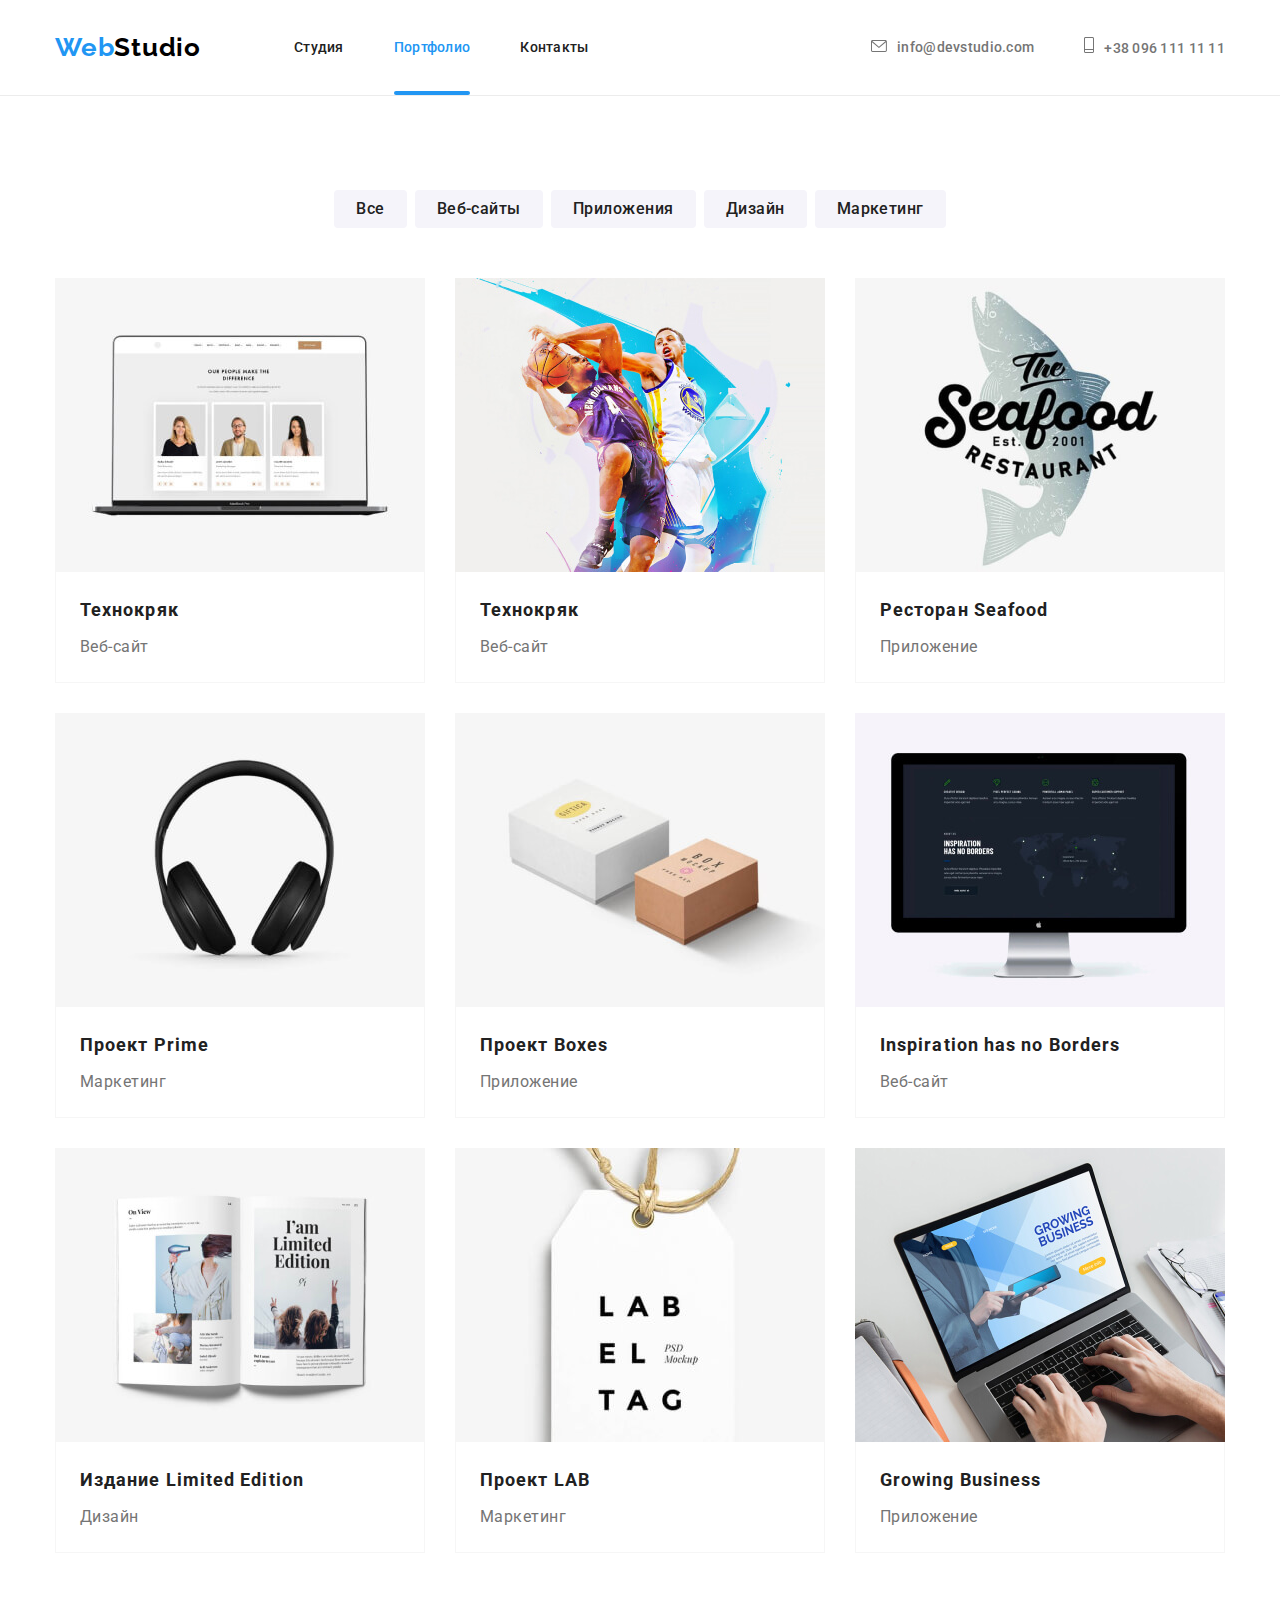
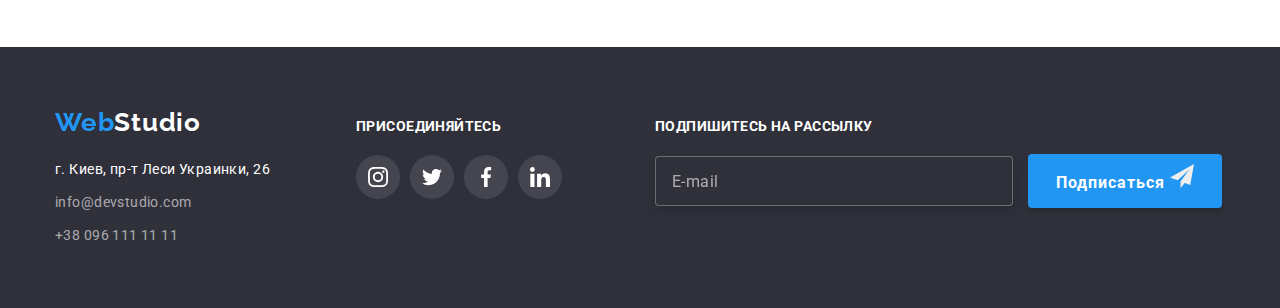
==== portfolio.html @ ea3e01e5 "goit-markup-hw-07" ====
<!DOCTYPE html>
<html lang="ru">

<head>
    <meta charset="UTF-8">
    <meta http-equiv="X-UA-Compatible" content="IE=edge">
    <meta name="viewport" content="width=device-width, initial-scale=1.0">
    <title>goit-portfolio</title>
    <link rel="preconnect" href="https://fonts.googleapis.com">
    <link rel="preconnect" href="https://fonts.gstatic.com" crossorigin>
    <link 
        href="https://fonts.googleapis.com/css2?family=Raleway:wght@700&family=Roboto:wght@400;500;700;900&display=swap" 
        rel="stylesheet"
    />
    <link rel="stylesheet" href="https://cdn.jsdelivr.net/npm/modern-normalize@1.1.0/modern-normalize.min.css">
    <link rel="stylesheet" href="./css/styles.css"/>
    <link rel="stylesheet" href="./css/main.min.css"/>
</head>

<body>
    <!--Header-->
    <header class="page-header page-header-container">
        <div class="container header-container">
            <a class="logotype link" href="logo" lang="en">Web<span class="second-part-logo">Studio</span></a>
            <nav class="page-navigation">
                <ul class="menu list">
                    <li class="menu-item">
                        <a class="menu-link link menu-studia-header" href="./index.html">Студия</a>
                    </li>
                    <li class="menu-item active-portfolio-link">
                        <a class="menu-link link active-portfolio" href="./portfolio.html">Портфолио</a>
                    </li>
                    <li class="menu-item">
                        <a class="menu-link link" href="">Контакты</a>
                    </li>
                </ul>
            </nav>
            <ul class="list contacts-list">
                <li class="contacts-list-mail-phone">
                    <a class="contact-mail link" href="mailto:info@devstudio.com">
                        <svg class="envelope" widht="16" height="12">
                            <use href="./images/icons.svg#icon-envelope"></use>
                        </svg>info@devstudio.com
                    </a>
                </li>
                <li class="contacts-list-mail-phone">
                    <a class="contact-phone-number link" href="tel:+380961111111">
                        <svg class="smartphone" widht="10" height="16">
                            <use href="./images/icons.svg#icon-smartphone"></use>
                        </svg>+38 096 111 11 11
                    </a>
                </li>
            </ul>
        </div>
    </header>

    <!--Main_content-->
    <main>

        <!--Top_box-buttons-->
        <section class="section">
            <div class="container">
                <h2 class="invisible-header">Клавиши быстрого перехода</h2>
                <ul class="part-buttons">
                    <li class="list">
                        <button type="button" class="portfolio-buttons">Все</button>
                    </li>
                    <li class="list">
                        <button type="button" class="portfolio-buttons">Веб-сайты</button>
                    </li>
                    <li class="list">
                        <button type="button" class="portfolio-buttons">Приложения</button> 
                    </li>
                    <li class="list">
                        <button type="button" class="portfolio-buttons">Дизайн</button>
                    </li>
                    <li class="list">
                        <button type="button" class="portfolio-buttons">Маркетинг</button>
                    </li>
                </ul>
        <!--Exaples_projects-->
                <h2 class="invisible-header">Чем мы занимаемся</h2>
                <ul class="portfolio-tile list">
                    <li class="portfolio-tile-list">
                        <a href="#" class="portfolio-tile-list-link link">
                            <div class="position-overlay">
                                <img src="./images-portfolio/img1.jpg" alt="website-on-laptop" width="370" height="294">
                                    <p class="overlay">
                                        Ресурс пропонує комплексні пропозиції з різним рівнем функціоналу та сервісів. Все це дозволить відвідувачу отримати
                                вичерпні відомості про компанію чи приватну особу.
                                    </p>
                            </div>
                            <div class="projects-info-block">
                                <h3 class="inform-title-portfolio">Технокряк</h3>
                                <p class="description-portfolio">Веб-сайт</p>
                            </div>
                        </a>
                    </li>   
                    <li class="portfolio-tile-list">
                        <a href="#" class="portfolio-tile-list-link link">
                            <div class="position-overlay">
                                <img src="./images-portfolio/img2.jpg" alt="website-on-laptop" width="370" height="294">
                                <p class="overlay">
                                    Ресурс пропонує комплексні пропозиції з різним рівнем функціоналу та сервісів. Все це дозволить
                                    відвідувачу отримати
                                    вичерпні відомості про компанію чи приватну особу.
                                </p>
                            </div>
                            <div class="projects-info-block">
                                <h3 class="inform-title-portfolio">Технокряк</h3>
                                <p class="description-portfolio">Веб-сайт</p>
                            </div>
                        </a>
                    </li>
                    <li class="portfolio-tile-list">
                        <a href="#" class="portfolio-tile-list-link link">
                            <div class="position-overlay">
                                <img src="./images-portfolio/img3.jpg" alt="restaurant-logo" width="370" height="294">
                                    <p class="overlay">
                                        Ресурс пропонує комплексні пропозиції з різним рівнем функціоналу та сервісів. Все це дозволить відвідувачу отримати
                                        вичерпні відомості про компанію чи приватну особу.
                                    </p>
                            </div>
                                <div class="projects-info-block">
                                    <h3 class="inform-title-portfolio">Ресторан <span lang="en">Seafood</span></h3>
                                    <p class="description-portfolio">Приложение</p>
                                </div>
                        </a>
                    </li>
                    <li class="portfolio-tile-list">
                        <a href="#" class="portfolio-tile-list-link link">
                            <div class="position-overlay">
                                <img src="./images-portfolio/img4.jpg" alt="photo-headphones" width="370" height="294">
                                    <p class="overlay">
                                        Ресурс пропонує комплексні пропозиції з різним рівнем функціоналу та сервісів. Все це дозволить відвідувачу отримати
                                        вичерпні відомості про компанію чи приватну особу.
                                    </p>
                            </div>
                                <div class="projects-info-block">
                                    <h3 class="inform-title-portfolio">Проект <span lang="en">Prime</span></h3>
                                    <p class="description-portfolio">Маркетинг</p>
                                </div>
                        </a>
                    </li>
                    <li class="portfolio-tile-list">
                        <a href="#" class="portfolio-tile-list-link link">
                            <div class="position-overlay">
                                <img src="./images-portfolio/img5.jpg" alt="boxes" width="370" height="294">
                                    <p class="overlay">
                                        Ресурс пропонує комплексні пропозиції з різним рівнем функціоналу та сервісів. Все це дозволить відвідувачу отримати
                                        вичерпні відомості про компанію чи приватну особу.
                                    </p>
                            </div>
                                <div class="projects-info-block">
                                    <h3 class="inform-title-portfolio">Проект <span lang="en">Boxes</span></h3>
                                    <p class="description-portfolio">Приложение</p>
                                </div>
                        </a>
                    </li>
                    <li class="portfolio-tile-list">
                        <a href="#" class="portfolio-tile-list-link link">
                            <div class="position-overlay">
                                <img src="./images-portfolio/img6.jpg" alt="website-on-computer" width="370" height="294">
                                    <p class="overlay">
                                        Ресурс пропонує комплексні пропозиції з різним рівнем функціоналу та сервісів. Все це дозволить відвідувачу отримати
                                        вичерпні відомості про компанію чи приватну особу.
                                    </p>
                            </div>
                                <div class="projects-info-block">
                                    <h3 class="inform-title-portfolio" lang="en">Inspiration has no Borders</h3>
                                    <p class="description-portfolio">Веб-сайт</p>
                                </div>
                        </a>
                    </li>
                    <li class="portfolio-tile-list">
                        <a href="#" class="portfolio-tile-list-link link">
                            <div class="position-overlay">
                                <img src="./images-portfolio/img7.jpg" alt="book" width="370" height="294">
                                    <p class="overlay">
                                        Ресурс пропонує комплексні пропозиції з різним рівнем функціоналу та сервісів. Все це дозволить відвідувачу отримати
                                        вичерпні відомості про компанію чи приватну особу.
                                    </p>
                            </div>
                                <div class="projects-info-block">
                                    <h3 class="inform-title-portfolio">Издание <span lang="en">Limited Edition</span></h3>
                                    <p class="description-portfolio">Дизайн</p>
                                </div>
                        </a>
                    </li>
                    <li class="portfolio-tile-list">
                        <a href="#" class="portfolio-tile-list-link link">
                            <div class="position-overlay">
                                <img src="./images-portfolio/img8.jpg" alt="tag" width="370" height="294">
                                    <p class="overlay">
                                        Ресурс пропонує комплексні пропозиції з різним рівнем функціоналу та сервісів. Все це дозволить відвідувачу отримати
                                        вичерпні відомості про компанію чи приватну особу.
                                    </p>
                            </div>
                                <div class="projects-info-block">
                                    <h3 class="inform-title-portfolio">Проект <span lang="en">LAB</span></h3>
                                    <p class="description-portfolio">Маркетинг</p>
                                </div>
                        </a>
                    </li>
                    <li class="portfolio-tile-list">
                        <a href="#" class="portfolio-tile-list-link link">
                            <div class="position-overlay">
                                <img src="./images-portfolio/img9.jpg" alt="work-on-laptop" width="370" height="294">
                                    <p class="overlay">
                                        Ресурс пропонує комплексні пропозиції з різним рівнем функціоналу та сервісів. Все це дозволить відвідувачу отримати
                                        вичерпні відомості про компанію чи приватну особу.
                                    </p>
                            </div>
                                <div class="projects-info-block">
                                    <h3 class="inform-title-portfolio" lang="en">Growing Business</h3>
                                    <p class="description-portfolio">Приложение</p>
                                </div>
                        </a>
                    </li>
                </ul>
            </div>
        </section>     
    </main>

    <!--Footer-->
    <footer class="footer">
        <div class="container footer-parts">
            <div class="container-footer-parts">
                <a class="logotype link" href="logo" lang="en">Web<span class="second-part-logo-footer">Studio</span></a>
                <address class="adress-footer">
                    <ul class="list">
                        <li class="footer-adress-list">
                            <a class="company-adress-link link" href="https://goo.gl/maps/UaDpQJsmYQLNW6bbA" target="_blank"
                                rel="noopener noreferrer">г. Киев, пр-т Леси Украинки, 26</a>
                        </li>
                        <li class="footer-adress-list">
                            <a class="footer-mail-link link" href="mailto:info@devstudio.com">info@devstudio.com</a>
                        </li>
                        <li class="footer-adress-list">
                            <a class="footer-phone-link link" href="tel:+380961111111">+38 096 111 11 11</a>
                        </li>
                    </ul>
                </address>
            </div>
            <div class="container-footer">
                <p class="title-footer">Присоединяйтесь</p>
                <ul class="social-list-footer list">
                    <li class="social-link-footer">
                        <a href="#" class="social-list-link-footer">
                            <svg class="social-list-icon-footer" width="20" height="20">
                                <use href="./images/icons.svg#icon-instagram"></use>
                            </svg>
                        </a>
                    </li>
                    <li class="social-link-footer">
                        <a href="#" class="social-list-link-footer">
                            <svg class="social-list-icon-footer" width="20" height="20">
                                <use href="./images/icons.svg#icon-twitter"></use>
                            </svg>
                        </a>
                    </li>
                    <li class="social-link-footer">
                        <a href="#" class="social-list-link-footer">
                            <svg class="social-list-icon-footer" width="20" height="20">
                                <use href="./images/icons.svg#icon-facebook"></use>
                            </svg>
                        </a>
                    </li>
                    <li class="social-link-footer">
                        <a href="#" class="social-list-link-footer">
                            <svg class="social-list-icon-footer" width="20" height="20">
                                <use href="./images/icons.svg#icon-linkedin"></use>
                            </svg>
                        </a>
                    </li>
                </ul>
            </div>
            <form class="modal-form-footer">
                <p class="modal-form-title-footer">Подпишитесь на рассылку</p>
                <label class="modal-form-field-footer">
                    <span class="modal-form-input-wrapper-footer">
                        <input type="email" name="email_mailing" class="modal-form-input-footer" required minlength="5"
                            placeholder="E-mail">
                    </span>
                    <button type="button" class="modal-form-submit-footer">Подписаться
                        <svg class="modal-form-input-icon-footer" width="24" height="24">
                            <use href="./images/icons.svg#icon-icon-send"></use>
                        </svg>
                    </button>
                </label>
            </form>
        </div>
    </footer>
</body>

</html>
---- css/styles.css ----
.portfolio-tile-list:hover {
    border-bottom: 1px solid #EEEEEE;
    box-shadow: 0px 1px 1px rgba(0, 0, 0, 0.12), 0px 4px 4px rgba(0, 0, 0, 0.06), 1px 4px 6px rgba(0, 0, 0, 0.16);
}

.portfolio-tile-list:focus {
    border-bottom: 1px solid #EEEEEE;
    box-shadow: 0px 1px 1px rgba(0, 0, 0, 0.12), 0px 4px 4px rgba(0, 0, 0, 0.06), 1px 4px 6px rgba(0, 0, 0, 0.16);
}
---- css/main.min.css ----
h1,h2,h3,h4,p{margin-top:0;margin-bottom:0}ul,ol{margin-top:0;margin-bottom:0;padding-left:0}img{display:block}button{cursor:pointer}address{font-size:normal}.list{list-style:none}.link{text-decoration:none}body{font-family:"Roboto",sans-serif}.container{width:1200px;margin-left:auto;margin-right:auto;padding-left:15px;padding-right:15px}.section{padding-top:94px;padding-bottom:94px}.menu-item:not(:last-child){margin-right:50px}.page-navigation{margin-left:93px}.menu,.contacts-list{display:flex;align-items:center;margin-left:auto}.active-studia-link,.active-portfolio-link{position:relative;display:block;font-weight:500;font-size:14px;line-height:1.14;letter-spacing:.02em;color:#2196f3;cursor:pointer;transition:color 250ms cubic-bezier(0.4, 0, 0.2, 1)}.active-studia::after,.active-portfolio::after{position:absolute;content:"";left:0;bottom:0;border-radius:2px;width:100%;height:4px;background-color:#2196f3;border-radius:2px;bottom:-40px;transition:250ms cubic-bezier(0.4, 0, 0.2, 1)}.active-studia,.active-portfolio{color:#2196f3}.active-studia-link.active-studia::after,.active-portfolio-link.active-portfolio::after{background-color:#2196f3}.menu-link{font-weight:500;font-size:14px;line-height:1.14;letter-spacing:.02em;color:#212121;transition:color 250ms cubic-bezier(0.4, 0, 0.2, 1)}.menu-link:hover,.menu-link:focus{color:#2196f3}.active-portfolio,.active-studia{color:#2196f3}.modal-buttom{box-shadow:0px 4px 4px rgba(0,0,0,.15);border:none;border-radius:4px;padding-top:10px;padding-bottom:10px;padding-left:32px;padding-right:32px;font-weight:700;font-size:16px;line-height:1.88;letter-spacing:.06em;cursor:pointer;font-family:inherit;background-color:#2196f3;color:#fff;display:block;margin:0 auto;transition:250ms cubic-bezier(0.4, 0, 0.2, 1)}.modal-buttom:hover,.modal-buttom:focus{background-color:#188ce8}.logotype{font-family:"Raleway";font-weight:700;font-size:26px;line-height:31px;letter-spacing:.03em;color:#2196f3}.second-part-logo{font-family:"Raleway";font-weight:700;font-size:26px;line-height:1.19;letter-spacing:.03em;color:#000}.phone-vector,.mail-vector{left:65.75%;right:33.25%;top:1.81%;bottom:97.55%;color:#757575;margin-right:10px;margin-top:34px;margin-bottom:34px}.contact-mail,.contact-phone-number{font-weight:500;font-size:14px;line-height:1.14;letter-spacing:.02em;color:#757575;transition:color 250ms cubic-bezier(0.4, 0, 0.2, 1)}.contacts-list-mail-phone:not(:last-child){margin-right:50px}.contact-mail:hover,.contact-mail:focus,.contact-phone-number:hover,.contact-phone-number:focus{color:#2196f3}.smartphone{width:10px;height:16px;margin-right:10px}.smartphone,.smartphone:hover,.smartphone:focus{fill:currentColor}.envelope{width:16px;margin-right:10px;height:12px}.envelope,.envelope:hover,.envelope:focus{fill:currentColor}.company-adress-link{font-style:normal;font-size:14px;line-height:1.71;letter-spacing:.03em;color:#fff}.portfolio-buttons{font-weight:500;font-size:16px;line-height:1.63;text-align:center;letter-spacing:.03em;font-family:inherit;color:#212121;background-color:#f5f4fa;border-radius:4px;border:none;padding-top:6px;padding-right:22px;padding-bottom:6px;padding-left:22px;transition:color 250ms cubic-bezier(0.4, 0, 0.2, 1),background-color 250ms cubic-bezier(0.4, 0, 0.2, 1),border 250ms cubic-bezier(0.4, 0, 0.2, 1)}.portfolio-buttons:hover,.portfolio-buttons:focus{font-weight:500;font-size:16px;line-height:26px;text-align:center;letter-spacing:.03em;background-color:#2196f3;box-shadow:0px 3px 1px rgba(0,0,0,.1),0px 1px 2px rgba(0,0,0,.08),0px 2px 2px rgba(0,0,0,.12);border-radius:4px;color:#fff}.part-buttons{display:flex;justify-content:center;column-gap:8px;margin-top:94px;list-style:none;margin:0;padding-left:0;border:none;margin-bottom:50px}.overlay{position:absolute;overflow-y:auto;transform:translate(0, 101%);transition:transform 250ms cubic-bezier(0.4, 0, 0.2, 1);background-color:rgba(33,150,243,.9);left:0;top:0;font-size:18px;padding-top:63px;padding-right:24px;padding-bottom:63px;padding-left:24px;color:#fff;line-height:28px;letter-spacing:.03em;width:100%;height:100%}.characteristic{display:flex;column-gap:30px}.characteristics-list{width:270px}.characteristic-list-image{display:flex;justify-content:center;align-items:center;width:270px;height:120px;border-radius:4px;background-color:#f5f4fa;margin-bottom:30px}.we-do-inform-part-photo{position:absolute;overflow-y:auto;transform:translate(0, 224px);transition:transform 250ms cubic-bezier(0.4, 0, 0.2, 1);background:rgba(47,48,58,.8);left:0;top:0;font-weight:700;font-size:14px;padding-top:27px;padding-bottom:27px;color:#fff;line-height:16px;text-align:center;letter-spacing:.03em;text-transform:uppercase;width:100%;height:100%}.client-list-item{display:flex;justify-content:center;align-items:center;width:170px;height:92px;border:1px solid #afb1b8;border-radius:4px;fill:#afb1b8;transition:border 250ms cubic-bezier(0.4, 0, 0.2, 1),fill 250ms cubic-bezier(0.4, 0, 0.2, 1)}.client-list-item:hover,.client-list-item:focus{background-color:#fff;fill:#2196f3;border:1px solid #2196f3}.inform-title-qualities{font-weight:700;font-size:14px;line-height:1.14;letter-spacing:.03em;text-transform:uppercase;color:#212121}.description{font-size:14px;line-height:1.71;letter-spacing:.03em;color:#757575}.our-clients{margin-bottom:50px}.client-list{display:flex;justify-content:center;gap:30px}.classiffication{display:flex;flex-wrap:wrap;column-gap:30px;margin-top:50px;list-style:none;margin:0;padding-left:0}.classiffication-link{flex-basis:calc((100% - 60px)/3)}.position-overlay,.classiffication-link{position:relative;overflow:hidden}.what-we-do{margin-bottom:50px}.section-team{max-width:1600px;padding-top:94px;padding-bottom:94px;background-color:#f5f4fa;margin:0 auto}.our-team-list{display:flex;flex-wrap:wrap;column-gap:30px;margin-top:50px;list-style:none;margin:0;padding-left:0}.our-team-link{flex-basis:calc((100% - 90px)/4)}.our-team-info-block{padding-top:30px;text-align:center;padding-bottom:30px;background-color:#fff;border-radius:0px 0px 4px 4px;box-shadow:0px 1px 3px rgba(0,0,0,.12),0px 1px 1px rgba(0,0,0,.14),0px 2px 1px rgba(0,0,0,.2)}.inform-title{font-weight:500;font-size:16px;line-height:19px;letter-spacing:.03em;color:#212121;margin-bottom:10px}.subtitle{margin-bottom:10px}.description-team{line-height:1.19;letter-spacing:.03em;color:#757575;margin-bottom:16px}.social-list{display:flex;justify-content:center;gap:10px}.social-list-link{display:flex;justify-content:center;align-items:center;width:44px;height:44px;border-radius:50%;background-color:#fff;transition:background-color 250ms cubic-bezier(0.4, 0, 0.2, 1)}.social-list-link:hover,.social-list-link:focus{background-color:#2196f3}.social-list-icon{fill:#afb1b8;transition:fill 250ms cubic-bezier(0.4, 0, 0.2, 1)}.social-list-link:hover .social-list-icon,.social-list-link:focus .social-list-icon{fill:#fff}.our-team{margin-bottom:50px}.page-header-container{max-width:1600px;margin:0 auto;padding-top:32px;padding-bottom:32px;border-bottom:1px solid #ececec}.header-container{display:flex;align-items:center}.hero{max-width:1600px;padding-top:200px;padding-bottom:200px;background:#2f303a;align-items:center;margin:0 auto;background-image:linear-gradient(rgba(47, 48, 58, 0.4), rgba(47, 48, 58, 0.4)),url("../images/img-hero.jpg");background-size:cover}.main-title{font-weight:900;font-size:44px;line-height:1.36;text-align:center;letter-spacing:.06em;text-transform:uppercase;color:#fff;width:696px;margin:0 auto}.main-title{margin-bottom:30px}.footer{max-width:1600px;padding-top:60px;padding-bottom:60px;background:#2f303a;align-items:center;margin:0 auto}.adress-footer{margin-top:20px}.container-footer-parts{min-width:231px}.second-part-logo-footer{font-family:"Raleway";font-weight:700;font-size:26px;line-height:1.19;letter-spacing:.03em;color:#fff}.footer-parts{display:flex;align-items:baseline}.container-footer{margin-left:70px}.modal-form-footer{display:block;margin-left:93px;width:570px;height:86px}.modal-form-title-footer{font-weight:700;font-size:14px;line-height:16px;letter-spacing:.03em;text-transform:uppercase;color:#fff;margin-bottom:20px}.modal-form-field-footer{display:flex;align-items:center}.modal-form-input-wrapper-footer{margin-right:12px;position:relative;display:block}.modal-form-input-footer{outline:none;border:1px solid rgba(255,255,255,.3);filter:drop-shadow(0px 4px 4px rgba(0, 0, 0, 0.15));border-radius:4px;width:358px;height:50px;background:#2f303a;padding:15px 16px;color:#fff}.modal-form-input-footer::placeholder{margin-top:13px;font-weight:400;font-size:16px;line-height:1.25;letter-spacing:.03em;color:rgba(255,255,255,.6)}.modal-form-submit-footer{box-shadow:0px 4px 4px rgba(0,0,0,.15);border:none;border-radius:4px;padding-top:10px;padding-bottom:10px;padding-left:28px;padding-right:28px;font-weight:700;font-size:16px;line-height:1.88;letter-spacing:.06em;cursor:pointer;font-family:inherit;background-color:#2196f3;color:#fff;display:block;margin:0 auto;transition:background-color 250ms cubic-bezier(0.4, 0, 0.2, 1)}.modal-form-submit-footer:hover,.modal-form-submit-footer:focus{background-color:#188ce8;box-shadow:0px 4px 4px rgba(0,0,0,.15);border-radius:4px}.modal-form-input-icon-footer{fill:#eee}.social-list-link-footer{display:flex;justify-content:center;align-items:center;width:44px;height:44px;border-radius:50%;background-color:rgba(255,255,255,.1);transition:background-color 250ms cubic-bezier(0.4, 0, 0.2, 1)}.social-list-icon-footer{fill:#fff;transition:color 250ms cubic-bezier(0.4, 0, 0.2, 1)}.social-list-link-footer:hover,.social-list-link-footer:focus{background-color:#2196f3}.title-footer{margin-bottom:20px;display:block;font-weight:700;font-size:14px;line-height:1.14;letter-spacing:.03em;text-transform:uppercase;color:#fff}.footer-mail-link,.footer-phone-link{font-style:normal;font-size:14px;line-height:1.71;letter-spacing:.03em;color:rgba(255,255,255,.6)}.social-list-footer{display:flex;gap:10px}.footer-adress-list:not(:last-child){margin-bottom:9px}.backdrop{position:fixed;top:0;left:0;z-index:100;width:100%;height:100%;background:rgba(0,0,0,.2);transition:opacity 250ms cubic-bezier(0.4, 0, 0.2, 1),visibility 250ms cubic-bezier(0.4, 0, 0.2, 1)}.backdrop.is-hidden{opacity:0;visibility:hidden;pointer-events:none}.modal{position:absolute;top:50%;left:50%;transform:translate(-50%, -50%);width:528px;height:581px;background-color:#fff;background:#fff;box-shadow:0px 1px 3px rgba(0,0,0,.12),0px 1px 1px rgba(0,0,0,.14),0px 2px 1px rgba(0,0,0,.2);border-radius:4px;padding:40px}.modal-close-button{position:absolute;top:8px;right:8px;display:flex;justify-content:center;align-items:center;width:30px;height:30px;border-radius:50%;background-color:rgba(0,0,0,0);border:1px solid rgba(0,0,0,.1);padding:0;transition:opacity 250ms cubic-bezier(0.4, 0, 0.2, 1),visibility 250ms cubic-bezier(0.4, 0, 0.2, 1)}.modal-close-button:hover,.modal-close-button:focus{fill:#2196f3;border:1px solid rgba(0,0,0,.1)}.modal-form{display:flex;flex-direction:column}.modal-form-input{width:100%;height:40px;border:1px solid rgba(33,33,33,.2);border-radius:4px;padding-left:42px;transition:border-color 250ms cubic-bezier(0.4, 0, 0.2, 1)}.modal-form-input:focus{outline:none;border:1px solid #2196f3;border-radius:4px}.modal-form-input-desc{display:block;font-size:12px;line-height:1.17;letter-spacing:.01em;color:#757575;margin-bottom:4px;font-weight:400}.modal-form-title{font-weight:700;font-size:20px;line-height:23px;text-align:center;letter-spacing:.03em;color:#212121;margin-bottom:12px}.modal-form-field{display:block;margin-bottom:10px}.modal-form-input-wrapper{position:relative;display:block}.modal-form-input-icon{position:absolute;left:12px;top:50%;fill:#000;transform:translate(0, -50%);transition:fill 250ms cubic-bezier(0.4, 0, 0.2, 1)}.modal-form-input:focus+.modal-form-input-icon{fill:#2196f3}.modal-form-message{resize:none;width:100%;height:120px;padding:12px 16px;transition:border-color 250ms cubic-bezier(0.4, 0, 0.2, 1)}.modal-form-message:focus{outline:none;border:1px solid #2196f3;border-radius:4px}.modal-form-message::placeholder{font-weight:400;font-size:12px;line-height:1.17;letter-spacing:.01em;color:rgba(117,117,117,.5)}.modal-form-check-desc::before{display:block;width:16px;height:15px;background:#fff;border:.2px solid #212121;content:"";cursor:pointer;margin-right:8.38px}.modal-form-check:checked+.modal-form-check-desc::before{outline:none;border-color:#2196f3;border-radius:2px;background-color:#2196f3;background-image:url(../images/Vector.svg);background-repeat:no-repeat;background-position:center}.modal-form-check:focus+.modal-form-check-desc::before{outline:none;border:1px solid #2196f3;border-radius:2px}.modal-form-check-desc{display:flex;align-items:center;font-weight:400;font-size:14px;line-height:1.71;letter-spacing:.03em;color:#757575;margin-bottom:30px}.modal-form-submit{box-shadow:0px 4px 4px rgba(0,0,0,.15);border:none;border-radius:4px;padding-top:10px;padding-bottom:10px;padding-left:32px;padding-right:32px;font-weight:700;font-size:16px;line-height:1.88;letter-spacing:.06em;cursor:pointer;font-family:inherit;background-color:#2196f3;color:#fff;display:block;margin:0 auto;transition:background-color 250ms cubic-bezier(0.4, 0, 0.2, 1)}.modal-form-submit:hover,.modal-form-submit:focus{background-color:#188ce8;box-shadow:0px 4px 4px rgba(0,0,0,.15);border-radius:4px}.modal-form-check-desc-doc{color:#2196f3}.portfolio-tile{display:flex;flex-wrap:wrap;gap:30px;margin-top:50px;list-style:none;margin:0;padding-left:0}.portfolio-tile-list-link,.classiffication-list-link{position:relative}.portfolio-tile-list-link:hover .overlay,.portfolio-tile-list-link:focus .overlay{transform:translate(0, 0)}.projects-info-block{padding-top:20px;text-align:left;padding-left:24px;padding-right:24px;padding-bottom:20px;border:1px solid #f6f6f6;border-top:none}.inform-title-portfolio{font-weight:700;font-size:18px;line-height:2;letter-spacing:.06em;color:#212121;margin-bottom:4px}.description-portfolio{line-height:1.88;letter-spacing:.03em;color:#757575}:root{--primary-font: "Roboto", sans-serif;--secondary-font: "Raleway", sans-serif;--text-color: #212121;--second-text-color: #2196F3}.invisible-header{position:absolute;width:1px;height:1px;margin:-1px;border:0;padding:0;white-space:nowrap;clip-path:inset(100%);clip:rect(0 0 0 0);overflow:hidden}.what-we-do,.our-team,.our-clients{font-weight:700;font-size:36px;line-height:42px;text-align:center;letter-spacing:.03em;color:#212121}/*# sourceMappingURL=main.min.css.map */
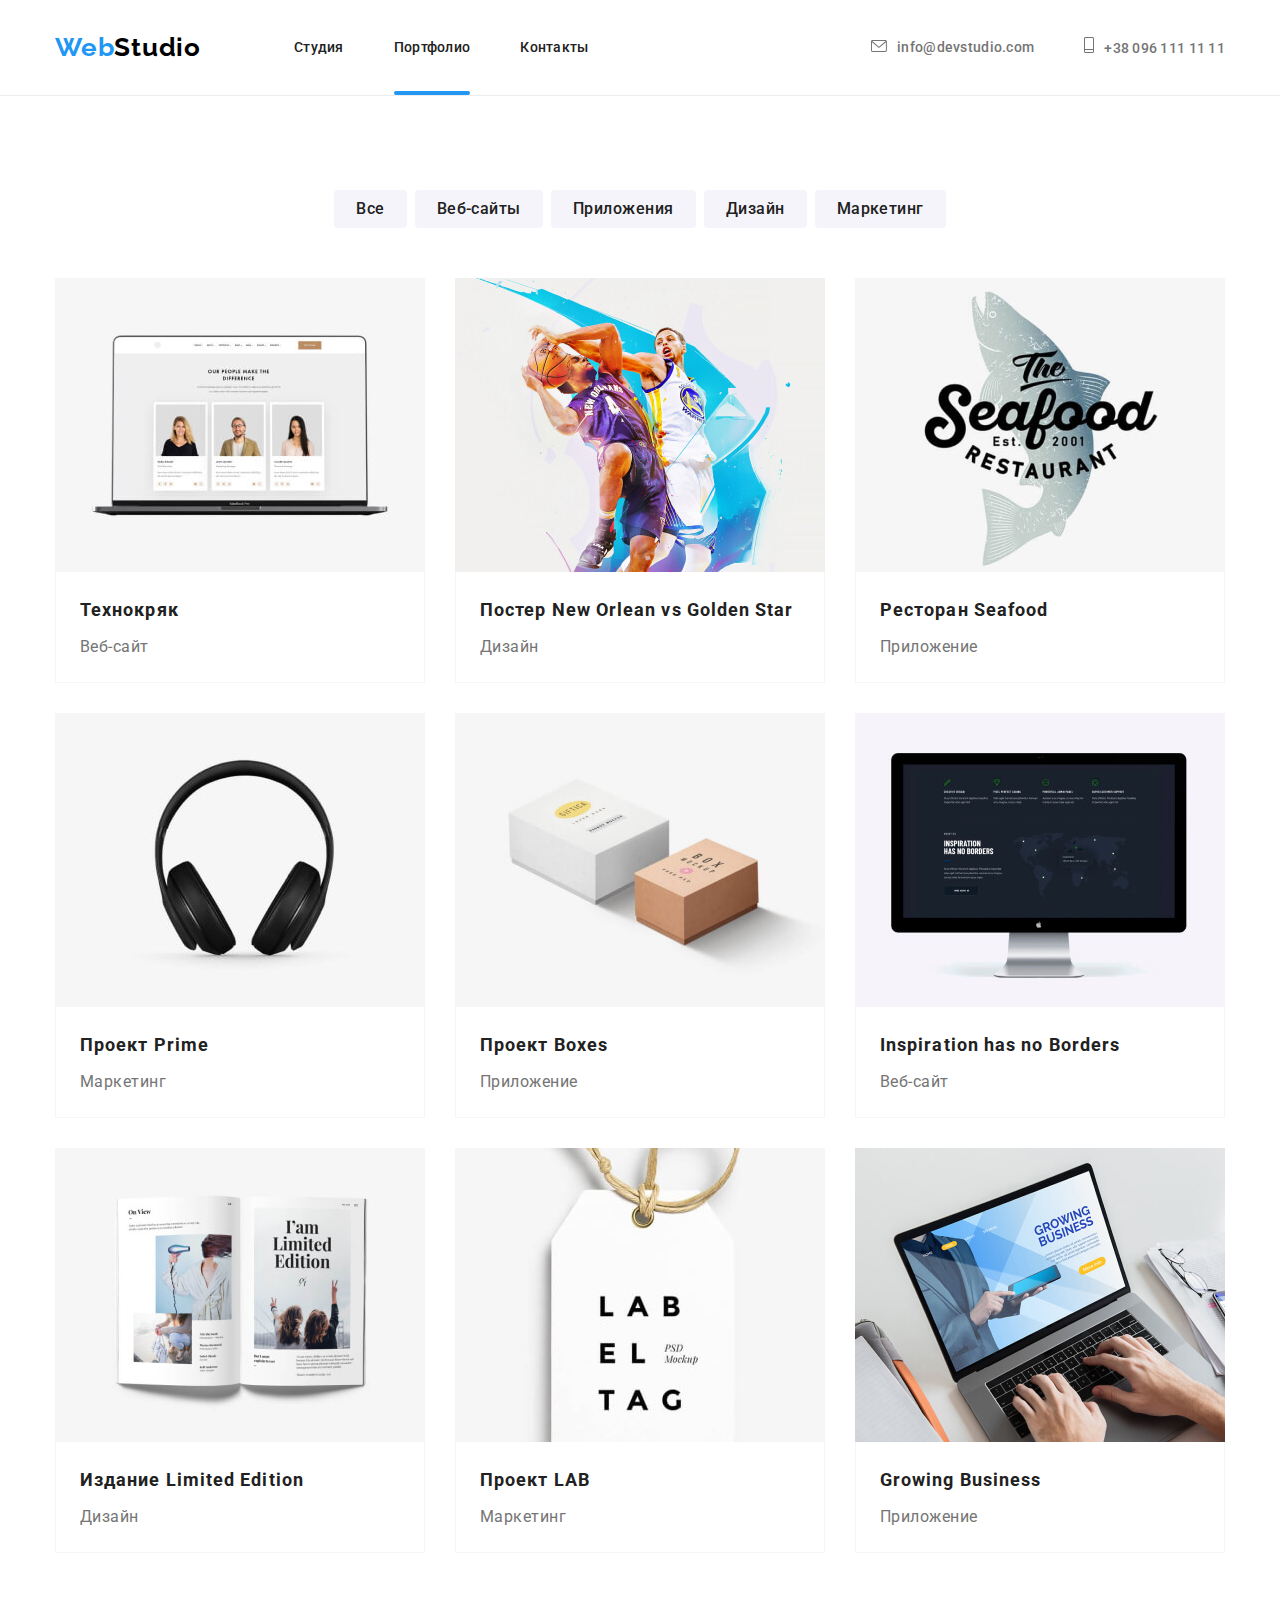
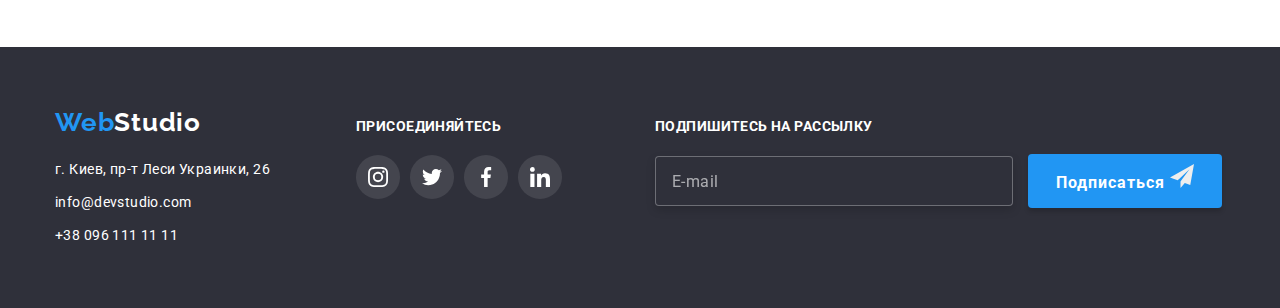
==== commit 61b05bf5: "fixed_mistakes" ====
--- a/portfolio.html
+++ b/portfolio.html
@@ -22,29 +22,29 @@
     <header class="page-header page-header-container">
         <div class="container header-container">
             <a class="logotype link" href="logo" lang="en">Web<span class="second-part-logo">Studio</span></a>
-            <nav class="page-navigation">
-                <ul class="menu list">
-                    <li class="menu-item">
-                        <a class="menu-link link menu-studia-header" href="./index.html">Студия</a>
-                    </li>
-                    <li class="menu-item active-portfolio-link">
-                        <a class="menu-link link active-portfolio" href="./portfolio.html">Портфолио</a>
-                    </li>
-                    <li class="menu-item">
-                        <a class="menu-link link" href="">Контакты</a>
+            <nav class="navigation">
+                <ul class="navigation__list list">
+                    <li class="navigation__item active-studia-link">
+                        <a class="navigation__link link menu-studia-header" href="./index.html">Студия</a>
+                    </li>
+                    <li class="navigation__item active-portfolio-link">
+                        <a class="navigation__link link active-portfolio" href="./portfolio.html">Портфолио</a>
+                    </li>
+                    <li class="navigation__item">
+                        <a class="navigation__link link" href="">Контакты</a>
                     </li>
                 </ul>
             </nav>
-            <ul class="list contacts-list">
-                <li class="contacts-list-mail-phone">
-                    <a class="contact-mail link" href="mailto:info@devstudio.com">
+            <ul class="list navigation-contacts__list">
+                <li class="navigation-contacts__item">
+                    <a class="navigation-contacts__link-mail link" href="mailto:info@devstudio.com">
                         <svg class="envelope" widht="16" height="12">
                             <use href="./images/icons.svg#icon-envelope"></use>
                         </svg>info@devstudio.com
                     </a>
                 </li>
-                <li class="contacts-list-mail-phone">
-                    <a class="contact-phone-number link" href="tel:+380961111111">
+                <li class="navigation-contacts__item">
+                    <a class="navigation-contacts__link-phone link" href="tel:+380961111111">
                         <svg class="smartphone" widht="10" height="16">
                             <use href="./images/icons.svg#icon-smartphone"></use>
                         </svg>+38 096 111 11 11
@@ -80,9 +80,9 @@
                 </ul>
         <!--Exaples_projects-->
                 <h2 class="invisible-header">Чем мы занимаемся</h2>
-                <ul class="portfolio-tile list">
-                    <li class="portfolio-tile-list">
-                        <a href="#" class="portfolio-tile-list-link link">
+                <ul class="list projects-list">
+                    <li class="projects-item">
+                        <a href="#" class="projects-link link">
                             <div class="position-overlay">
                                 <img src="./images-portfolio/img1.jpg" alt="website-on-laptop" width="370" height="294">
                                     <p class="overlay">
@@ -96,24 +96,24 @@
                             </div>
                         </a>
                     </li>   
-                    <li class="portfolio-tile-list">
-                        <a href="#" class="portfolio-tile-list-link link">
-                            <div class="position-overlay">
-                                <img src="./images-portfolio/img2.jpg" alt="website-on-laptop" width="370" height="294">
-                                <p class="overlay">
-                                    Ресурс пропонує комплексні пропозиції з різним рівнем функціоналу та сервісів. Все це дозволить
-                                    відвідувачу отримати
-                                    вичерпні відомості про компанію чи приватну особу.
-                                </p>
-                            </div>
-                            <div class="projects-info-block">
-                                <h3 class="inform-title-portfolio">Технокряк</h3>
-                                <p class="description-portfolio">Веб-сайт</p>
-                            </div>
-                        </a>
-                    </li>
-                    <li class="portfolio-tile-list">
-                        <a href="#" class="portfolio-tile-list-link link">
+                    <li class="projects-item">
+                        <a href="#" class="projects-link link">
+                            <div class="position-overlay">
+                                <img src="./images-portfolio/img2.jpg" alt="poster" width="370" height="294">
+                                    <p class="overlay">
+                                        Ресурс пропонує комплексні пропозиції з різним рівнем функціоналу та сервісів. Все це дозволить відвідувачу отримати
+                                        вичерпні відомості про компанію чи приватну особу.
+                                    </p>
+                            </div>
+                                <div class="projects-info-block">
+                                    <h3 class="inform-title-portfolio">Постер <span lang="en">New Orlean vs Golden Star</span></h3>
+                                    <p class="description-portfolio">Дизайн</p>
+                                </div>
+                            
+                        </a>
+                    </li>
+                    <li class="projects-item">
+                        <a href="#" class="projects-link link">
                             <div class="position-overlay">
                                 <img src="./images-portfolio/img3.jpg" alt="restaurant-logo" width="370" height="294">
                                     <p class="overlay">
@@ -127,8 +127,8 @@
                                 </div>
                         </a>
                     </li>
-                    <li class="portfolio-tile-list">
-                        <a href="#" class="portfolio-tile-list-link link">
+                    <li class="projects-item">
+                        <a href="#" class="projects-link link">
                             <div class="position-overlay">
                                 <img src="./images-portfolio/img4.jpg" alt="photo-headphones" width="370" height="294">
                                     <p class="overlay">
@@ -142,8 +142,8 @@
                                 </div>
                         </a>
                     </li>
-                    <li class="portfolio-tile-list">
-                        <a href="#" class="portfolio-tile-list-link link">
+                    <li class="projects-item">
+                        <a href="#" class="projects-link link">
                             <div class="position-overlay">
                                 <img src="./images-portfolio/img5.jpg" alt="boxes" width="370" height="294">
                                     <p class="overlay">
@@ -157,8 +157,8 @@
                                 </div>
                         </a>
                     </li>
-                    <li class="portfolio-tile-list">
-                        <a href="#" class="portfolio-tile-list-link link">
+                    <li class="projects-item">
+                        <a href="#" class="projects-link link">
                             <div class="position-overlay">
                                 <img src="./images-portfolio/img6.jpg" alt="website-on-computer" width="370" height="294">
                                     <p class="overlay">
@@ -172,8 +172,8 @@
                                 </div>
                         </a>
                     </li>
-                    <li class="portfolio-tile-list">
-                        <a href="#" class="portfolio-tile-list-link link">
+                    <li class="projects-item">
+                        <a href="#" class="projects-link link">
                             <div class="position-overlay">
                                 <img src="./images-portfolio/img7.jpg" alt="book" width="370" height="294">
                                     <p class="overlay">
@@ -187,8 +187,8 @@
                                 </div>
                         </a>
                     </li>
-                    <li class="portfolio-tile-list">
-                        <a href="#" class="portfolio-tile-list-link link">
+                    <li class="projects-item">
+                        <a href="#" class="projects-link link">
                             <div class="position-overlay">
                                 <img src="./images-portfolio/img8.jpg" alt="tag" width="370" height="294">
                                     <p class="overlay">
@@ -202,8 +202,8 @@
                                 </div>
                         </a>
                     </li>
-                    <li class="portfolio-tile-list">
-                        <a href="#" class="portfolio-tile-list-link link">
+                    <li class="projects-item">
+                        <a href="#" class="projects-link link">
                             <div class="position-overlay">
                                 <img src="./images-portfolio/img9.jpg" alt="work-on-laptop" width="370" height="294">
                                     <p class="overlay">
@@ -224,50 +224,50 @@
 
     <!--Footer-->
     <footer class="footer">
-        <div class="container footer-parts">
-            <div class="container-footer-parts">
+        <div class="container footer-container">
+            <div class="footer-adress">
                 <a class="logotype link" href="logo" lang="en">Web<span class="second-part-logo-footer">Studio</span></a>
                 <address class="adress-footer">
                     <ul class="list">
-                        <li class="footer-adress-list">
-                            <a class="company-adress-link link" href="https://goo.gl/maps/UaDpQJsmYQLNW6bbA" target="_blank"
+                        <li class="footer-adress__item">
+                            <a class="footer-adress__link link" href="https://goo.gl/maps/UaDpQJsmYQLNW6bbA" target="_blank"
                                 rel="noopener noreferrer">г. Киев, пр-т Леси Украинки, 26</a>
                         </li>
-                        <li class="footer-adress-list">
-                            <a class="footer-mail-link link" href="mailto:info@devstudio.com">info@devstudio.com</a>
+                        <li class="footer-adress__item">
+                            <a class="footer-adress__link link" href="mailto:info@devstudio.com">info@devstudio.com</a>
                         </li>
-                        <li class="footer-adress-list">
-                            <a class="footer-phone-link link" href="tel:+380961111111">+38 096 111 11 11</a>
+                        <li class="footer-adress__item">
+                            <a class="footer-adress__link link" href="tel:+380961111111">+38 096 111 11 11</a>
                         </li>
                     </ul>
                 </address>
             </div>
-            <div class="container-footer">
-                <p class="title-footer">Присоединяйтесь</p>
-                <ul class="social-list-footer list">
-                    <li class="social-link-footer">
-                        <a href="#" class="social-list-link-footer">
+            <div class="footer-join">
+                <p class="join-title">Присоединяйтесь</p>
+                <ul class="footer-join__list list">
+                    <li class="footer-join__item">
+                        <a href="#" class="footer-join__link">
                             <svg class="social-list-icon-footer" width="20" height="20">
                                 <use href="./images/icons.svg#icon-instagram"></use>
                             </svg>
                         </a>
                     </li>
-                    <li class="social-link-footer">
-                        <a href="#" class="social-list-link-footer">
+                    <li class="footer-join__item">
+                        <a href="#" class="footer-join__link">
                             <svg class="social-list-icon-footer" width="20" height="20">
                                 <use href="./images/icons.svg#icon-twitter"></use>
                             </svg>
                         </a>
                     </li>
-                    <li class="social-link-footer">
-                        <a href="#" class="social-list-link-footer">
+                    <li class="footer-join__item">
+                        <a href="#" class="footer-join__link">
                             <svg class="social-list-icon-footer" width="20" height="20">
                                 <use href="./images/icons.svg#icon-facebook"></use>
                             </svg>
                         </a>
                     </li>
-                    <li class="social-link-footer">
-                        <a href="#" class="social-list-link-footer">
+                    <li class="footer-join__item">
+                        <a href="#" class="footer-join__link">
                             <svg class="social-list-icon-footer" width="20" height="20">
                                 <use href="./images/icons.svg#icon-linkedin"></use>
                             </svg>
@@ -275,8 +275,8 @@
                     </li>
                 </ul>
             </div>
-            <form class="modal-form-footer">
-                <p class="modal-form-title-footer">Подпишитесь на рассылку</p>
+            <form class="footer-mailing">
+                <p class="footer-mailing-title">Подпишитесь на рассылку</p>
                 <label class="modal-form-field-footer">
                     <span class="modal-form-input-wrapper-footer">
                         <input type="email" name="email_mailing" class="modal-form-input-footer" required minlength="5"
--- a/css/styles.css
+++ b/css/styles.css
@@ -1,9 +1,6 @@
-.portfolio-tile-list:hover {
-    border-bottom: 1px solid #EEEEEE;
-    box-shadow: 0px 1px 1px rgba(0, 0, 0, 0.12), 0px 4px 4px rgba(0, 0, 0, 0.06), 1px 4px 6px rgba(0, 0, 0, 0.16);
-}
 
-.portfolio-tile-list:focus {
+.projects-item:hover,
+.projects-item:focus {
     border-bottom: 1px solid #EEEEEE;
     box-shadow: 0px 1px 1px rgba(0, 0, 0, 0.12), 0px 4px 4px rgba(0, 0, 0, 0.06), 1px 4px 6px rgba(0, 0, 0, 0.16);
 }--- a/css/main.min.css
+++ b/css/main.min.css
@@ -1 +1 @@
-h1,h2,h3,h4,p{margin-top:0;margin-bottom:0}ul,ol{margin-top:0;margin-bottom:0;padding-left:0}img{display:block}button{cursor:pointer}address{font-size:normal}.list{list-style:none}.link{text-decoration:none}body{font-family:"Roboto",sans-serif}.container{width:1200px;margin-left:auto;margin-right:auto;padding-left:15px;padding-right:15px}.section{padding-top:94px;padding-bottom:94px}.menu-item:not(:last-child){margin-right:50px}.page-navigation{margin-left:93px}.menu,.contacts-list{display:flex;align-items:center;margin-left:auto}.active-studia-link,.active-portfolio-link{position:relative;display:block;font-weight:500;font-size:14px;line-height:1.14;letter-spacing:.02em;color:#2196f3;cursor:pointer;transition:color 250ms cubic-bezier(0.4, 0, 0.2, 1)}.active-studia::after,.active-portfolio::after{position:absolute;content:"";left:0;bottom:0;border-radius:2px;width:100%;height:4px;background-color:#2196f3;border-radius:2px;bottom:-40px;transition:250ms cubic-bezier(0.4, 0, 0.2, 1)}.active-studia,.active-portfolio{color:#2196f3}.active-studia-link.active-studia::after,.active-portfolio-link.active-portfolio::after{background-color:#2196f3}.menu-link{font-weight:500;font-size:14px;line-height:1.14;letter-spacing:.02em;color:#212121;transition:color 250ms cubic-bezier(0.4, 0, 0.2, 1)}.menu-link:hover,.menu-link:focus{color:#2196f3}.active-portfolio,.active-studia{color:#2196f3}.modal-buttom{box-shadow:0px 4px 4px rgba(0,0,0,.15);border:none;border-radius:4px;padding-top:10px;padding-bottom:10px;padding-left:32px;padding-right:32px;font-weight:700;font-size:16px;line-height:1.88;letter-spacing:.06em;cursor:pointer;font-family:inherit;background-color:#2196f3;color:#fff;display:block;margin:0 auto;transition:250ms cubic-bezier(0.4, 0, 0.2, 1)}.modal-buttom:hover,.modal-buttom:focus{background-color:#188ce8}.logotype{font-family:"Raleway";font-weight:700;font-size:26px;line-height:31px;letter-spacing:.03em;color:#2196f3}.second-part-logo{font-family:"Raleway";font-weight:700;font-size:26px;line-height:1.19;letter-spacing:.03em;color:#000}.phone-vector,.mail-vector{left:65.75%;right:33.25%;top:1.81%;bottom:97.55%;color:#757575;margin-right:10px;margin-top:34px;margin-bottom:34px}.contact-mail,.contact-phone-number{font-weight:500;font-size:14px;line-height:1.14;letter-spacing:.02em;color:#757575;transition:color 250ms cubic-bezier(0.4, 0, 0.2, 1)}.contacts-list-mail-phone:not(:last-child){margin-right:50px}.contact-mail:hover,.contact-mail:focus,.contact-phone-number:hover,.contact-phone-number:focus{color:#2196f3}.smartphone{width:10px;height:16px;margin-right:10px}.smartphone,.smartphone:hover,.smartphone:focus{fill:currentColor}.envelope{width:16px;margin-right:10px;height:12px}.envelope,.envelope:hover,.envelope:focus{fill:currentColor}.company-adress-link{font-style:normal;font-size:14px;line-height:1.71;letter-spacing:.03em;color:#fff}.portfolio-buttons{font-weight:500;font-size:16px;line-height:1.63;text-align:center;letter-spacing:.03em;font-family:inherit;color:#212121;background-color:#f5f4fa;border-radius:4px;border:none;padding-top:6px;padding-right:22px;padding-bottom:6px;padding-left:22px;transition:color 250ms cubic-bezier(0.4, 0, 0.2, 1),background-color 250ms cubic-bezier(0.4, 0, 0.2, 1),border 250ms cubic-bezier(0.4, 0, 0.2, 1)}.portfolio-buttons:hover,.portfolio-buttons:focus{font-weight:500;font-size:16px;line-height:26px;text-align:center;letter-spacing:.03em;background-color:#2196f3;box-shadow:0px 3px 1px rgba(0,0,0,.1),0px 1px 2px rgba(0,0,0,.08),0px 2px 2px rgba(0,0,0,.12);border-radius:4px;color:#fff}.part-buttons{display:flex;justify-content:center;column-gap:8px;margin-top:94px;list-style:none;margin:0;padding-left:0;border:none;margin-bottom:50px}.overlay{position:absolute;overflow-y:auto;transform:translate(0, 101%);transition:transform 250ms cubic-bezier(0.4, 0, 0.2, 1);background-color:rgba(33,150,243,.9);left:0;top:0;font-size:18px;padding-top:63px;padding-right:24px;padding-bottom:63px;padding-left:24px;color:#fff;line-height:28px;letter-spacing:.03em;width:100%;height:100%}.characteristic{display:flex;column-gap:30px}.characteristics-list{width:270px}.characteristic-list-image{display:flex;justify-content:center;align-items:center;width:270px;height:120px;border-radius:4px;background-color:#f5f4fa;margin-bottom:30px}.we-do-inform-part-photo{position:absolute;overflow-y:auto;transform:translate(0, 224px);transition:transform 250ms cubic-bezier(0.4, 0, 0.2, 1);background:rgba(47,48,58,.8);left:0;top:0;font-weight:700;font-size:14px;padding-top:27px;padding-bottom:27px;color:#fff;line-height:16px;text-align:center;letter-spacing:.03em;text-transform:uppercase;width:100%;height:100%}.client-list-item{display:flex;justify-content:center;align-items:center;width:170px;height:92px;border:1px solid #afb1b8;border-radius:4px;fill:#afb1b8;transition:border 250ms cubic-bezier(0.4, 0, 0.2, 1),fill 250ms cubic-bezier(0.4, 0, 0.2, 1)}.client-list-item:hover,.client-list-item:focus{background-color:#fff;fill:#2196f3;border:1px solid #2196f3}.inform-title-qualities{font-weight:700;font-size:14px;line-height:1.14;letter-spacing:.03em;text-transform:uppercase;color:#212121}.description{font-size:14px;line-height:1.71;letter-spacing:.03em;color:#757575}.our-clients{margin-bottom:50px}.client-list{display:flex;justify-content:center;gap:30px}.classiffication{display:flex;flex-wrap:wrap;column-gap:30px;margin-top:50px;list-style:none;margin:0;padding-left:0}.classiffication-link{flex-basis:calc((100% - 60px)/3)}.position-overlay,.classiffication-link{position:relative;overflow:hidden}.what-we-do{margin-bottom:50px}.section-team{max-width:1600px;padding-top:94px;padding-bottom:94px;background-color:#f5f4fa;margin:0 auto}.our-team-list{display:flex;flex-wrap:wrap;column-gap:30px;margin-top:50px;list-style:none;margin:0;padding-left:0}.our-team-link{flex-basis:calc((100% - 90px)/4)}.our-team-info-block{padding-top:30px;text-align:center;padding-bottom:30px;background-color:#fff;border-radius:0px 0px 4px 4px;box-shadow:0px 1px 3px rgba(0,0,0,.12),0px 1px 1px rgba(0,0,0,.14),0px 2px 1px rgba(0,0,0,.2)}.inform-title{font-weight:500;font-size:16px;line-height:19px;letter-spacing:.03em;color:#212121;margin-bottom:10px}.subtitle{margin-bottom:10px}.description-team{line-height:1.19;letter-spacing:.03em;color:#757575;margin-bottom:16px}.social-list{display:flex;justify-content:center;gap:10px}.social-list-link{display:flex;justify-content:center;align-items:center;width:44px;height:44px;border-radius:50%;background-color:#fff;transition:background-color 250ms cubic-bezier(0.4, 0, 0.2, 1)}.social-list-link:hover,.social-list-link:focus{background-color:#2196f3}.social-list-icon{fill:#afb1b8;transition:fill 250ms cubic-bezier(0.4, 0, 0.2, 1)}.social-list-link:hover .social-list-icon,.social-list-link:focus .social-list-icon{fill:#fff}.our-team{margin-bottom:50px}.page-header-container{max-width:1600px;margin:0 auto;padding-top:32px;padding-bottom:32px;border-bottom:1px solid #ececec}.header-container{display:flex;align-items:center}.hero{max-width:1600px;padding-top:200px;padding-bottom:200px;background:#2f303a;align-items:center;margin:0 auto;background-image:linear-gradient(rgba(47, 48, 58, 0.4), rgba(47, 48, 58, 0.4)),url("../images/img-hero.jpg");background-size:cover}.main-title{font-weight:900;font-size:44px;line-height:1.36;text-align:center;letter-spacing:.06em;text-transform:uppercase;color:#fff;width:696px;margin:0 auto}.main-title{margin-bottom:30px}.footer{max-width:1600px;padding-top:60px;padding-bottom:60px;background:#2f303a;align-items:center;margin:0 auto}.adress-footer{margin-top:20px}.container-footer-parts{min-width:231px}.second-part-logo-footer{font-family:"Raleway";font-weight:700;font-size:26px;line-height:1.19;letter-spacing:.03em;color:#fff}.footer-parts{display:flex;align-items:baseline}.container-footer{margin-left:70px}.modal-form-footer{display:block;margin-left:93px;width:570px;height:86px}.modal-form-title-footer{font-weight:700;font-size:14px;line-height:16px;letter-spacing:.03em;text-transform:uppercase;color:#fff;margin-bottom:20px}.modal-form-field-footer{display:flex;align-items:center}.modal-form-input-wrapper-footer{margin-right:12px;position:relative;display:block}.modal-form-input-footer{outline:none;border:1px solid rgba(255,255,255,.3);filter:drop-shadow(0px 4px 4px rgba(0, 0, 0, 0.15));border-radius:4px;width:358px;height:50px;background:#2f303a;padding:15px 16px;color:#fff}.modal-form-input-footer::placeholder{margin-top:13px;font-weight:400;font-size:16px;line-height:1.25;letter-spacing:.03em;color:rgba(255,255,255,.6)}.modal-form-submit-footer{box-shadow:0px 4px 4px rgba(0,0,0,.15);border:none;border-radius:4px;padding-top:10px;padding-bottom:10px;padding-left:28px;padding-right:28px;font-weight:700;font-size:16px;line-height:1.88;letter-spacing:.06em;cursor:pointer;font-family:inherit;background-color:#2196f3;color:#fff;display:block;margin:0 auto;transition:background-color 250ms cubic-bezier(0.4, 0, 0.2, 1)}.modal-form-submit-footer:hover,.modal-form-submit-footer:focus{background-color:#188ce8;box-shadow:0px 4px 4px rgba(0,0,0,.15);border-radius:4px}.modal-form-input-icon-footer{fill:#eee}.social-list-link-footer{display:flex;justify-content:center;align-items:center;width:44px;height:44px;border-radius:50%;background-color:rgba(255,255,255,.1);transition:background-color 250ms cubic-bezier(0.4, 0, 0.2, 1)}.social-list-icon-footer{fill:#fff;transition:color 250ms cubic-bezier(0.4, 0, 0.2, 1)}.social-list-link-footer:hover,.social-list-link-footer:focus{background-color:#2196f3}.title-footer{margin-bottom:20px;display:block;font-weight:700;font-size:14px;line-height:1.14;letter-spacing:.03em;text-transform:uppercase;color:#fff}.footer-mail-link,.footer-phone-link{font-style:normal;font-size:14px;line-height:1.71;letter-spacing:.03em;color:rgba(255,255,255,.6)}.social-list-footer{display:flex;gap:10px}.footer-adress-list:not(:last-child){margin-bottom:9px}.backdrop{position:fixed;top:0;left:0;z-index:100;width:100%;height:100%;background:rgba(0,0,0,.2);transition:opacity 250ms cubic-bezier(0.4, 0, 0.2, 1),visibility 250ms cubic-bezier(0.4, 0, 0.2, 1)}.backdrop.is-hidden{opacity:0;visibility:hidden;pointer-events:none}.modal{position:absolute;top:50%;left:50%;transform:translate(-50%, -50%);width:528px;height:581px;background-color:#fff;background:#fff;box-shadow:0px 1px 3px rgba(0,0,0,.12),0px 1px 1px rgba(0,0,0,.14),0px 2px 1px rgba(0,0,0,.2);border-radius:4px;padding:40px}.modal-close-button{position:absolute;top:8px;right:8px;display:flex;justify-content:center;align-items:center;width:30px;height:30px;border-radius:50%;background-color:rgba(0,0,0,0);border:1px solid rgba(0,0,0,.1);padding:0;transition:opacity 250ms cubic-bezier(0.4, 0, 0.2, 1),visibility 250ms cubic-bezier(0.4, 0, 0.2, 1)}.modal-close-button:hover,.modal-close-button:focus{fill:#2196f3;border:1px solid rgba(0,0,0,.1)}.modal-form{display:flex;flex-direction:column}.modal-form-input{width:100%;height:40px;border:1px solid rgba(33,33,33,.2);border-radius:4px;padding-left:42px;transition:border-color 250ms cubic-bezier(0.4, 0, 0.2, 1)}.modal-form-input:focus{outline:none;border:1px solid #2196f3;border-radius:4px}.modal-form-input-desc{display:block;font-size:12px;line-height:1.17;letter-spacing:.01em;color:#757575;margin-bottom:4px;font-weight:400}.modal-form-title{font-weight:700;font-size:20px;line-height:23px;text-align:center;letter-spacing:.03em;color:#212121;margin-bottom:12px}.modal-form-field{display:block;margin-bottom:10px}.modal-form-input-wrapper{position:relative;display:block}.modal-form-input-icon{position:absolute;left:12px;top:50%;fill:#000;transform:translate(0, -50%);transition:fill 250ms cubic-bezier(0.4, 0, 0.2, 1)}.modal-form-input:focus+.modal-form-input-icon{fill:#2196f3}.modal-form-message{resize:none;width:100%;height:120px;padding:12px 16px;transition:border-color 250ms cubic-bezier(0.4, 0, 0.2, 1)}.modal-form-message:focus{outline:none;border:1px solid #2196f3;border-radius:4px}.modal-form-message::placeholder{font-weight:400;font-size:12px;line-height:1.17;letter-spacing:.01em;color:rgba(117,117,117,.5)}.modal-form-check-desc::before{display:block;width:16px;height:15px;background:#fff;border:.2px solid #212121;content:"";cursor:pointer;margin-right:8.38px}.modal-form-check:checked+.modal-form-check-desc::before{outline:none;border-color:#2196f3;border-radius:2px;background-color:#2196f3;background-image:url(../images/Vector.svg);background-repeat:no-repeat;background-position:center}.modal-form-check:focus+.modal-form-check-desc::before{outline:none;border:1px solid #2196f3;border-radius:2px}.modal-form-check-desc{display:flex;align-items:center;font-weight:400;font-size:14px;line-height:1.71;letter-spacing:.03em;color:#757575;margin-bottom:30px}.modal-form-submit{box-shadow:0px 4px 4px rgba(0,0,0,.15);border:none;border-radius:4px;padding-top:10px;padding-bottom:10px;padding-left:32px;padding-right:32px;font-weight:700;font-size:16px;line-height:1.88;letter-spacing:.06em;cursor:pointer;font-family:inherit;background-color:#2196f3;color:#fff;display:block;margin:0 auto;transition:background-color 250ms cubic-bezier(0.4, 0, 0.2, 1)}.modal-form-submit:hover,.modal-form-submit:focus{background-color:#188ce8;box-shadow:0px 4px 4px rgba(0,0,0,.15);border-radius:4px}.modal-form-check-desc-doc{color:#2196f3}.portfolio-tile{display:flex;flex-wrap:wrap;gap:30px;margin-top:50px;list-style:none;margin:0;padding-left:0}.portfolio-tile-list-link,.classiffication-list-link{position:relative}.portfolio-tile-list-link:hover .overlay,.portfolio-tile-list-link:focus .overlay{transform:translate(0, 0)}.projects-info-block{padding-top:20px;text-align:left;padding-left:24px;padding-right:24px;padding-bottom:20px;border:1px solid #f6f6f6;border-top:none}.inform-title-portfolio{font-weight:700;font-size:18px;line-height:2;letter-spacing:.06em;color:#212121;margin-bottom:4px}.description-portfolio{line-height:1.88;letter-spacing:.03em;color:#757575}:root{--primary-font: "Roboto", sans-serif;--secondary-font: "Raleway", sans-serif;--text-color: #212121;--second-text-color: #2196F3}.invisible-header{position:absolute;width:1px;height:1px;margin:-1px;border:0;padding:0;white-space:nowrap;clip-path:inset(100%);clip:rect(0 0 0 0);overflow:hidden}.what-we-do,.our-team,.our-clients{font-weight:700;font-size:36px;line-height:42px;text-align:center;letter-spacing:.03em;color:#212121}/*# sourceMappingURL=main.min.css.map */+h1,h2,h3,h4,p{margin-top:0;margin-bottom:0}ul,ol{margin-top:0;margin-bottom:0;padding-left:0}img{display:block}button{cursor:pointer}address{font-size:normal}.list{list-style:none}.link{text-decoration:none}body{font-family:"Roboto",sans-serif}.container{width:1200px;margin-left:auto;margin-right:auto;padding-left:15px;padding-right:15px}.section{padding-top:94px;padding-bottom:94px}.active-portfolio,.active-studia{color:#2196f3}.active-studia-link,.active-portfolio-link{position:relative;display:block;font-weight:500;font-size:14px;line-height:1.14;letter-spacing:.02em;color:#2196f3;cursor:pointer;transition:color 250ms cubic-bezier(0.4, 0, 0.2, 1)}.active-studia::after,.active-portfolio::after{position:absolute;content:"";left:0;bottom:0;border-radius:2px;width:100%;height:4px;background-color:#2196f3;border-radius:2px;bottom:-40px;transition:250ms cubic-bezier(0.4, 0, 0.2, 1)}.active-studia-link.active-studia::after,.active-portfolio-link.active-portfolio::after{background-color:#2196f3}.part-buttons{display:flex;justify-content:center;column-gap:8px;margin-top:94px;list-style:none;margin:0;padding-left:0;border:none;margin-bottom:50px}.portfolio-buttons{font-weight:500;font-size:16px;line-height:1.63;text-align:center;letter-spacing:.03em;font-family:inherit;color:#212121;background-color:#f5f4fa;border-radius:4px;border:none;padding-top:6px;padding-right:22px;padding-bottom:6px;padding-left:22px;transition:color 250ms cubic-bezier(0.4, 0, 0.2, 1),background-color 250ms cubic-bezier(0.4, 0, 0.2, 1),border 250ms cubic-bezier(0.4, 0, 0.2, 1)}.portfolio-buttons:hover,.portfolio-buttons:focus{font-weight:500;font-size:16px;line-height:26px;text-align:center;letter-spacing:.03em;background-color:#2196f3;box-shadow:0px 3px 1px rgba(0,0,0,.1),0px 1px 2px rgba(0,0,0,.08),0px 2px 2px rgba(0,0,0,.12);border-radius:4px;color:#fff}.description{font-size:14px;line-height:1.71;letter-spacing:.03em;color:#757575}.description-portfolio{line-height:1.88;letter-spacing:.03em;color:#757575}.description-team{line-height:1.19;letter-spacing:.03em;color:#757575;margin-bottom:16px}.logotype{font-family:"Raleway";font-weight:700;font-size:26px;line-height:31px;letter-spacing:.03em;color:#2196f3}.second-part-logo{font-family:"Raleway";font-weight:700;font-size:26px;line-height:1.19;letter-spacing:.03em;color:#000}.second-part-logo-footer{font-family:"Raleway";font-weight:700;font-size:26px;line-height:1.19;letter-spacing:.03em;color:#fff}.social-list{display:flex;justify-content:center;gap:10px}.social-link{display:flex;justify-content:center;align-items:center;width:44px;height:44px;border-radius:50%;background-color:#fff;transition:background-color 250ms cubic-bezier(0.4, 0, 0.2, 1)}.social-link:hover,.social-link:focus{background-color:#2196f3}.social-list-icon{fill:#afb1b8;transition:fill 250ms cubic-bezier(0.4, 0, 0.2, 1)}.social-link:hover .social-list-icon,.social-link:focus .social-list-icon{fill:#fff}.footer-join{margin-left:70px}.footer-join__list{display:flex;gap:10px}.footer-join__link{display:flex;justify-content:center;align-items:center;width:44px;height:44px;border-radius:50%;background-color:rgba(255,255,255,.1);transition:background-color 250ms cubic-bezier(0.4, 0, 0.2, 1)}.footer-join__link:hover,.footer-join__link:focus{background-color:#2196f3}.social-list-icon-footer{fill:#fff;transition:color 250ms cubic-bezier(0.4, 0, 0.2, 1)}.modal-buttom{box-shadow:0px 4px 4px rgba(0,0,0,.15);border:none;border-radius:4px;padding-top:10px;padding-bottom:10px;padding-left:32px;padding-right:32px;font-weight:700;font-size:16px;line-height:1.88;letter-spacing:.06em;cursor:pointer;font-family:inherit;background-color:#2196f3;color:#fff;display:block;margin:0 auto;transition:250ms cubic-bezier(0.4, 0, 0.2, 1)}.modal-buttom:hover,.modal-buttom:focus{background-color:#188ce8}.subtitle{margin-bottom:10px}.specialization-title{margin-bottom:50px}.title-qualities{font-weight:700;font-size:14px;line-height:1.14;letter-spacing:.03em;text-transform:uppercase;color:#212121}.inform-title{font-weight:500;font-size:16px;line-height:19px;letter-spacing:.03em;color:#212121;margin-bottom:10px}.inform-title-portfolio{font-weight:700;font-size:18px;line-height:2;letter-spacing:.06em;color:#212121;margin-bottom:4px}.specialization-title,.team-title,.clients-title{font-weight:700;font-size:36px;line-height:42px;text-align:center;letter-spacing:.03em;color:#212121}.clients-title{margin-bottom:50px}.team-title{margin-bottom:50px}.join-title{margin-bottom:20px;display:block;font-weight:700;font-size:14px;line-height:1.14;letter-spacing:.03em;text-transform:uppercase;color:#fff}.characteristic-list{display:flex;column-gap:30px}.characteristic-item{width:270px}.characteristic-list-link{display:flex;justify-content:center;align-items:center;width:270px;height:120px;border-radius:4px;background-color:#f5f4fa;margin-bottom:30px}.client-list{display:flex;justify-content:center;gap:30px}.client-link{display:flex;justify-content:center;align-items:center;width:170px;height:92px;border:1px solid #afb1b8;border-radius:4px;fill:#afb1b8;transition:border 250ms cubic-bezier(0.4, 0, 0.2, 1),fill 250ms cubic-bezier(0.4, 0, 0.2, 1)}.client-link:hover,.client-link:focus{background-color:#fff;fill:#2196f3;border:1px solid #2196f3}.footer{max-width:1600px;padding-top:60px;padding-bottom:60px;background:#2f303a;align-items:center;margin:0 auto}.footer-adress__item:not(:last-child){margin-bottom:9px}.adress-footer{margin-top:20px}.footer-adress{min-width:231px}.footer-adress__link{font-style:normal;font-size:14px;line-height:1.71;letter-spacing:.03em;color:#fff}.footer-container{display:flex;align-items:baseline}.footer-mailing{display:block;margin-left:93px;width:570px;height:86px}.footer-mailing-title{font-weight:700;font-size:14px;line-height:16px;letter-spacing:.03em;text-transform:uppercase;color:#fff;margin-bottom:20px}.modal-form-field-footer{display:flex;align-items:center}.modal-form-input-wrapper-footer{margin-right:12px;position:relative;display:block}.modal-form-input-footer{outline:none;border:1px solid rgba(255,255,255,.3);filter:drop-shadow(0px 4px 4px rgba(0, 0, 0, 0.15));border-radius:4px;width:358px;height:50px;background:#2f303a;padding:15px 16px;color:#fff}.modal-form-input-footer::placeholder{margin-top:13px;font-weight:400;font-size:16px;line-height:1.25;letter-spacing:.03em;color:rgba(255,255,255,.6)}.modal-form-submit-footer{box-shadow:0px 4px 4px rgba(0,0,0,.15);border:none;border-radius:4px;padding-top:10px;padding-bottom:10px;padding-left:28px;padding-right:28px;font-weight:700;font-size:16px;line-height:1.88;letter-spacing:.06em;cursor:pointer;font-family:inherit;background-color:#2196f3;color:#fff;display:block;margin:0 auto;transition:background-color 250ms cubic-bezier(0.4, 0, 0.2, 1)}.modal-form-submit-footer:hover,.modal-form-submit-footer:focus{background-color:#188ce8;box-shadow:0px 4px 4px rgba(0,0,0,.15);border-radius:4px}.modal-form-input-icon-footer{fill:#eee}.page-header-container{max-width:1600px;margin:0 auto;padding-top:32px;padding-bottom:32px;border-bottom:1px solid #ececec}.header-container{display:flex;align-items:center}.smartphone{width:10px;height:16px;margin-right:10px}.smartphone,.smartphone:hover,.smartphone:focus{fill:currentColor}.phone-vector,.mail-vector{left:65.75%;right:33.25%;top:1.81%;bottom:97.55%;color:#757575;margin-right:10px;margin-top:34px;margin-bottom:34px}.hero{max-width:1600px;padding-top:200px;padding-bottom:200px;background:#2f303a;align-items:center;margin:0 auto;background-image:linear-gradient(rgba(47, 48, 58, 0.4), rgba(47, 48, 58, 0.4)),url("../images/img-hero.jpg");background-size:cover}.main-title{font-weight:900;font-size:44px;line-height:1.36;text-align:center;letter-spacing:.06em;text-transform:uppercase;color:#fff;width:696px;margin:0 auto;margin-bottom:30px}.backdrop{position:fixed;top:0;left:0;z-index:100;width:100%;height:100%;background:rgba(0,0,0,.2);transition:opacity 250ms cubic-bezier(0.4, 0, 0.2, 1),visibility 250ms cubic-bezier(0.4, 0, 0.2, 1)}.backdrop.is-hidden{opacity:0;visibility:hidden;pointer-events:none}.modal{position:absolute;top:50%;left:50%;transform:translate(-50%, -50%);width:528px;height:581px;background-color:#fff;background:#fff;box-shadow:0px 1px 3px rgba(0,0,0,.12),0px 1px 1px rgba(0,0,0,.14),0px 2px 1px rgba(0,0,0,.2);border-radius:4px;padding:40px}.modal-close-button{position:absolute;top:8px;right:8px;display:flex;justify-content:center;align-items:center;width:30px;height:30px;border-radius:50%;background-color:rgba(0,0,0,0);border:1px solid rgba(0,0,0,.1);padding:0;transition:opacity 250ms cubic-bezier(0.4, 0, 0.2, 1),visibility 250ms cubic-bezier(0.4, 0, 0.2, 1)}.modal-close-button:hover,.modal-close-button:focus{fill:#2196f3;border:1px solid rgba(0,0,0,.1)}.modal-form{display:flex;flex-direction:column}.modal-form-input{width:100%;height:40px;border:1px solid rgba(33,33,33,.2);border-radius:4px;padding-left:42px;transition:border-color 250ms cubic-bezier(0.4, 0, 0.2, 1)}.modal-form-input:focus{outline:none;border:1px solid #2196f3;border-radius:4px}.modal-form-input-desc{display:block;font-size:12px;line-height:1.17;letter-spacing:.01em;color:#757575;margin-bottom:4px;font-weight:400}.modal-form-title{font-weight:700;font-size:20px;line-height:23px;text-align:center;letter-spacing:.03em;color:#212121;margin-bottom:12px}.modal-form-field{display:block;margin-bottom:10px}.modal-form-input-wrapper{position:relative;display:block}.modal-form-input-icon{position:absolute;left:12px;top:50%;fill:#000;transform:translate(0, -50%);transition:fill 250ms cubic-bezier(0.4, 0, 0.2, 1)}.modal-form-input:focus+.modal-form-input-icon{fill:#2196f3}.modal-form-message{resize:none;width:100%;height:120px;padding:12px 16px;transition:border-color 250ms cubic-bezier(0.4, 0, 0.2, 1)}.modal-form-message:focus{outline:none;border:1px solid #2196f3;border-radius:4px}.modal-form-message::placeholder{font-weight:400;font-size:12px;line-height:1.17;letter-spacing:.01em;color:rgba(117,117,117,.5)}.modal-form-check-desc::before{display:block;width:16px;height:15px;background:#fff;border:.2px solid #212121;content:"";cursor:pointer;margin-right:8.38px}.modal-form-check:checked+.modal-form-check-desc::before{outline:none;border-color:#2196f3;border-radius:2px;background-color:#2196f3;background-image:url(../images/Vector.svg);background-repeat:no-repeat;background-position:center}.modal-form-check:focus+.modal-form-check-desc::before{outline:none;border:1px solid #2196f3;border-radius:2px}.modal-form-check-desc{display:flex;align-items:center;font-weight:400;font-size:14px;line-height:1.71;letter-spacing:.03em;color:#757575;margin-bottom:30px}.modal-form-submit{box-shadow:0px 4px 4px rgba(0,0,0,.15);border:none;border-radius:4px;padding-top:10px;padding-bottom:10px;padding-left:32px;padding-right:32px;font-weight:700;font-size:16px;line-height:1.88;letter-spacing:.06em;cursor:pointer;font-family:inherit;background-color:#2196f3;color:#fff;display:block;margin:0 auto;transition:background-color 250ms cubic-bezier(0.4, 0, 0.2, 1)}.modal-form-submit:hover,.modal-form-submit:focus{background-color:#188ce8;box-shadow:0px 4px 4px rgba(0,0,0,.15);border-radius:4px}.modal-form-about-doc{color:#2196f3}.navigation{margin-left:93px}.navigation__list,.navigation-contacts__list{display:flex;align-items:center;margin-left:auto}.navigation__item:not(:last-child){margin-right:50px}.navigation__link{font-weight:500;font-size:14px;line-height:1.14;letter-spacing:.02em;color:#212121;transition:color 250ms cubic-bezier(0.4, 0, 0.2, 1)}.navigation__link:hover,.navigation__link:focus{color:#2196f3}.navigation-contacts__link-mail,.navigation-contacts__link-phone{font-weight:500;font-size:14px;line-height:1.14;letter-spacing:.02em;color:#757575;transition:color 250ms cubic-bezier(0.4, 0, 0.2, 1)}.navigation-contacts__item:not(:last-child){margin-right:50px}.navigation-contacts__link-mail:hover,.navigation-contacts__link-mail:focus,.navigation-contacts__link-phone:hover,.navigation-contacts__link-phone:focus{color:#2196f3}.projects-list{display:flex;flex-wrap:wrap;gap:30px;margin-top:50px;list-style:none;margin:0;padding-left:0}.projects-link{position:relative}.projects-link:hover .overlay,.projects-link:focus .overlay{transform:translate(0, 0)}.position-overlay{position:relative;overflow:hidden}.projects-info-block{padding-top:20px;text-align:left;padding-left:24px;padding-right:24px;padding-bottom:20px;border:1px solid #f6f6f6;border-top:none}.overlay{position:absolute;overflow-y:auto;transform:translate(0, 101%);transition:transform 250ms cubic-bezier(0.4, 0, 0.2, 1);background-color:rgba(33,150,243,.9);left:0;top:0;font-size:18px;padding-top:63px;padding-right:24px;padding-bottom:63px;padding-left:24px;color:#fff;line-height:28px;letter-spacing:.03em;width:100%;height:100%}.envelope{width:16px;margin-right:10px;height:12px}.envelope,.envelope:hover,.envelope:focus{fill:currentColor}.specialization{padding-bottom:94px}.specialization-list{display:flex;flex-wrap:wrap;column-gap:30px;margin-top:50px;list-style:none;margin:0;padding-left:0}.specialization-item{flex-basis:calc((100% - 60px)/3)}.specialization-link{position:relative}.position-overlay-we-do{position:relative;overflow:hidden}.we-do-inform-part-photo{position:absolute;overflow-y:auto;transform:translate(0, 224px);transition:transform 250ms cubic-bezier(0.4, 0, 0.2, 1);background:rgba(47,48,58,.8);left:0;top:0;font-weight:700;font-size:14px;padding-top:27px;padding-bottom:27px;color:#fff;line-height:16px;text-align:center;letter-spacing:.03em;text-transform:uppercase;width:100%;height:100%}.section-team{max-width:1600px;padding-top:94px;padding-bottom:94px;background-color:#f5f4fa;margin:0 auto}.team-list{display:flex;flex-wrap:wrap;column-gap:30px;margin-top:50px;list-style:none;margin:0;padding-left:0}.team-item{flex-basis:calc((100% - 90px)/4)}.team-tiles{padding-top:30px;text-align:center;padding-bottom:30px;background-color:#fff;border-radius:0px 0px 4px 4px;box-shadow:0px 1px 3px rgba(0,0,0,.12),0px 1px 1px rgba(0,0,0,.14),0px 2px 1px rgba(0,0,0,.2)}:root{--primary-font: "Roboto", sans-serif;--secondary-font: "Raleway", sans-serif;--primary-text-color: #212121;--active-text-color: #2196F3}.invisible-header{position:absolute;width:1px;height:1px;margin:-1px;border:0;padding:0;white-space:nowrap;clip-path:inset(100%);clip:rect(0 0 0 0);overflow:hidden}/*# sourceMappingURL=main.min.css.map */